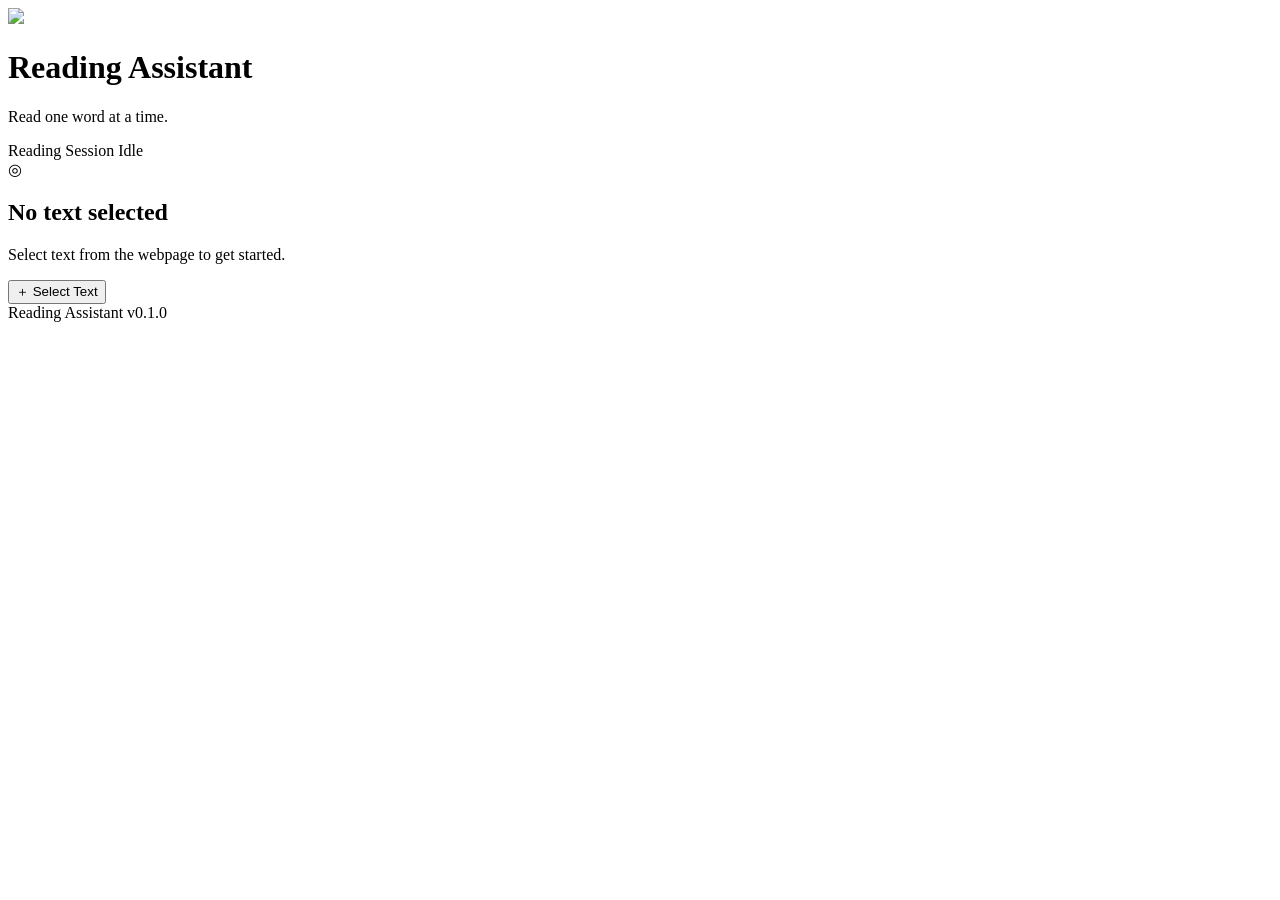
==== popup/popup.html @ c366a21b "Add initial popup HTML structure for Reading Assistant" ====
<!DOCTYPE html>
<html lang="en">

<head>
    <meta charset="UTF-8">
    <meta name="viewport" content="width=device-width, initial-scale=1.0">

    <title>Reading Assistant</title>

    <link rel="stylesheet" href="popup.css">
    <script src="popup.js" defer></script>
</head>

<body>

    <main class="popup-container">

        <!-- Header -->
        <header class="header">
            <div class="brand">
                <div class="brand-icon">
                    <img src="icons\icon128.png" />
                </div>

                <div>
                    <h1>Reading Assistant</h1>
                    <p>Read one word at a time.</p>
                </div>
            </div>
        </header>

        <!-- Selection Status -->
        <section class="selection-section">

            <div class="section-heading">
                <span>Reading Session</span>
                <span class="status-badge" id="statusBadge">
                    Idle
                </span>
            </div>

            <div class="selection-status" id="selectionStatus">
                <span class="status-icon" id="statusIcon">◎</span>

                <div class="status-content">
                    <h2 id="statusTitle">No text selected</h2>
                    <p id="statusDescription">
                        Select text from the webpage to get started.
                    </p>
                </div>
            </div>

        </section>

        <!-- Main Action -->
        <section class="action-section">

            <button id="selectBtn" class="primary-button">
                <span id="buttonIcon">＋</span>
                <span id="buttonText">Select Text</span>
            </button>

        </section>

        <!-- Footer -->
        <footer class="footer">
            <span>Reading Assistant</span>
            <span>v0.1.0</span>
        </footer>

    </main>

</body>
</html>
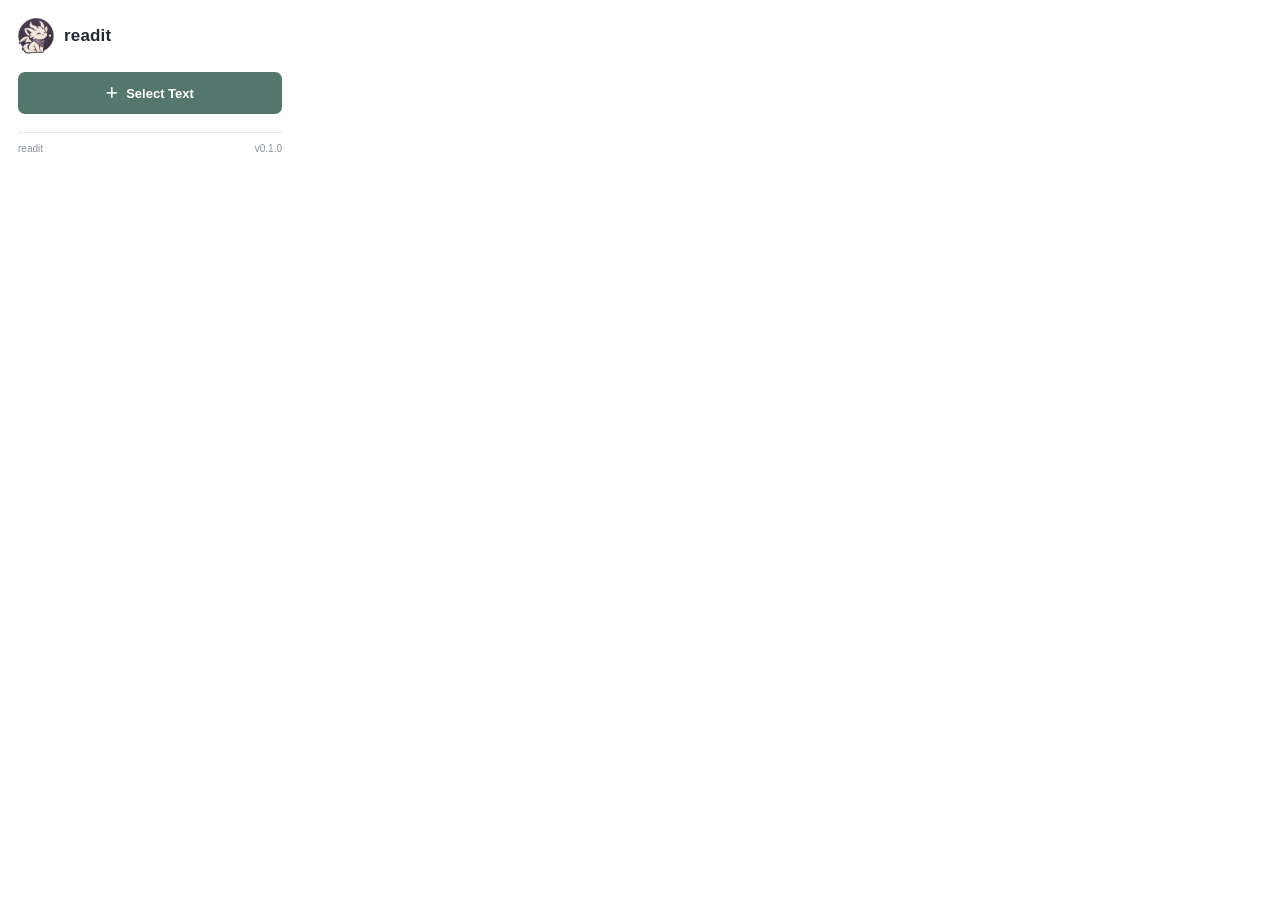
==== commit 8531c4ba: "Refactor popup styles and update HTML structure for consistency" ====
--- a/popup/popup.html
+++ b/popup/popup.html
@@ -6,70 +6,33 @@
     <meta charset="UTF-8">
     <meta name="viewport" content="width=device-width, initial-scale=1.0">
 
-    <title>Reading Assistant</title>
+    <title>readit</title>
 
     <link rel="stylesheet" href="popup.css">
+    <link rel="stylesheet" href="https://cdnjs.cloudflare.com/ajax/libs/font-awesome/6.7.2/css/all.min.css">
     <script src="popup.js" defer></script>
 </head>
 
 <body>
-
     <main class="popup-container">
-
-        <!-- Header -->
         <header class="header">
             <div class="brand">
-                <div class="brand-icon">
-                    <img src="icons\icon128.png" />
-                </div>
-
-                <div>
-                    <h1>Reading Assistant</h1>
-                    <p>Read one word at a time.</p>
-                </div>
+                <img class="brand-icon" src="../icons/icon64.png" alt="">
+                <h1>readit</h1>
             </div>
         </header>
 
-        <!-- Selection Status -->
-        <section class="selection-section">
-
-            <div class="section-heading">
-                <span>Reading Session</span>
-                <span class="status-badge" id="statusBadge">
-                    Idle
-                </span>
-            </div>
-
-            <div class="selection-status" id="selectionStatus">
-                <span class="status-icon" id="statusIcon">◎</span>
-
-                <div class="status-content">
-                    <h2 id="statusTitle">No text selected</h2>
-                    <p id="statusDescription">
-                        Select text from the webpage to get started.
-                    </p>
-                </div>
-            </div>
-
+        <section class="action-section">
+            <button id="selectBtn" class="primary-button">
+                <i class="fa-solid fa-plus" id="buttonIcon" aria-hidden="true"></i>
+                <span id="buttonText">Select Text</span>
+            </button>
         </section>
 
-        <!-- Main Action -->
-        <section class="action-section">
-
-            <button id="selectBtn" class="primary-button">
-                <span id="buttonIcon">＋</span>
-                <span id="buttonText">Select Text</span>
-            </button>
-
-        </section>
-
-        <!-- Footer -->
         <footer class="footer">
-            <span>Reading Assistant</span>
+            <span>readit</span>
             <span>v0.1.0</span>
         </footer>
-
     </main>
-
 </body>
 </html>
--- a/popup/popup.css
+++ b/popup/popup.css
@@ -0,0 +1,78 @@
+* {
+    margin: 0;
+    padding: 0;
+    box-sizing: border-box;
+}
+
+body {
+    width: 300px;
+    background: #ffffff;
+    color: #202a35;
+    font-family: Arial, sans-serif;
+}
+
+.popup-container {
+    padding: 18px;
+}
+
+.header {
+    margin-bottom: 18px;
+}
+
+.brand {
+    display: flex;
+    align-items: center;
+    gap: 10px;
+}
+
+.brand-icon {
+    width: 36px;
+    height: 36px;
+    object-fit: contain;
+}
+
+.header h1 {
+    font-size: 17px;
+    font-weight: 600;
+    letter-spacing: 0.01em;
+}
+
+.action-section {
+    margin-bottom: 18px;
+}
+
+.primary-button {
+    display: flex;
+    align-items: center;
+    justify-content: center;
+    gap: 9px;
+    width: 100%;
+    min-height: 42px;
+    padding: 10px 14px;
+    border: 0;
+    border-radius: 7px;
+    background: #55766c;
+    color: #ffffff;
+    font-size: 13px;
+    font-weight: 600;
+    cursor: pointer;
+    transition: background-color 160ms ease;
+}
+
+.primary-button:hover {
+    background: #46675d;
+}
+
+.primary-button:focus-visible {
+    outline: 2px solid #55766c;
+    outline-offset: 3px;
+}
+
+.footer {
+    display: flex;
+    justify-content: space-between;
+    padding-top: 10px;
+    border-top: 1px solid #e7e9eb;
+    color: #8a9299;
+    font-size: 10px;
+}
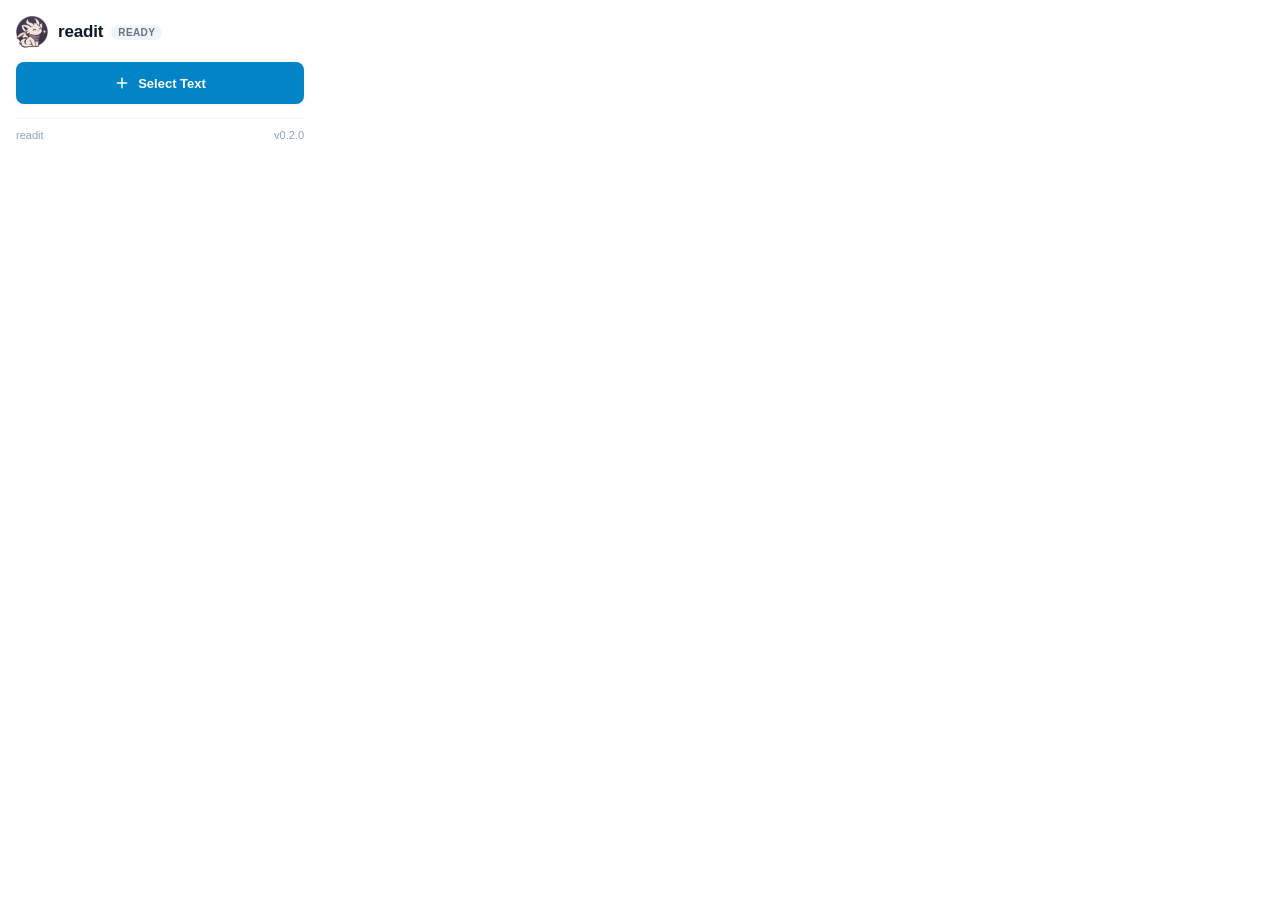
==== commit 5e8d7057: "feat(state): implement selection state synchronization and dynamic popup controls (Step 0.2.2)" ====
--- a/popup/popup.html
+++ b/popup/popup.html
@@ -1,15 +1,11 @@
-
 <!DOCTYPE html>
 <html lang="en">
 
 <head>
     <meta charset="UTF-8">
     <meta name="viewport" content="width=device-width, initial-scale=1.0">
-
     <title>readit</title>
-
     <link rel="stylesheet" href="popup.css">
-    <link rel="stylesheet" href="https://cdnjs.cloudflare.com/ajax/libs/font-awesome/6.7.2/css/all.min.css">
     <script src="popup.js" defer></script>
 </head>
 
@@ -17,22 +13,39 @@
     <main class="popup-container">
         <header class="header">
             <div class="brand">
-                <img class="brand-icon" src="../icons/icon64.png" alt="">
-                <h1>readit</h1>
+                <img class="brand-icon" src="../icons/icon64.png" alt="readit logo">
+                <div class="brand-info">
+                    <h1>readit</h1>
+                    <span class="badge" id="statusBadge">Ready</span>
+                </div>
             </div>
         </header>
 
+        <!-- Selection preview banner -->
+        <section id="selectionInfo" class="selection-info hidden">
+            <div class="info-row">
+                <span class="info-label">Selected:</span>
+                <span id="wordCountLabel" class="info-value">0 words</span>
+            </div>
+            <p id="previewSnippet" class="preview-snippet"></p>
+        </section>
+
+        <!-- Main Action Buttons -->
         <section class="action-section">
             <button id="selectBtn" class="primary-button">
-                <i class="fa-solid fa-plus" id="buttonIcon" aria-hidden="true"></i>
+                <svg class="btn-icon" viewBox="0 0 24 24" fill="none" stroke="currentColor" stroke-width="2.2" stroke-linecap="round" stroke-linejoin="round">
+                    <line x1="12" y1="5" x2="12" y2="19"></line>
+                    <line x1="5" y1="12" x2="19" y2="12"></line>
+                </svg>
                 <span id="buttonText">Select Text</span>
             </button>
         </section>
 
         <footer class="footer">
             <span>readit</span>
-            <span>v0.1.0</span>
+            <span id="versionLabel">v0.2.0</span>
         </footer>
     </main>
 </body>
+
 </html>
--- a/popup/popup.css
+++ b/popup/popup.css
@@ -5,18 +5,19 @@
 }
 
 body {
-    width: 300px;
+    width: 320px;
     background: #ffffff;
-    color: #202a35;
-    font-family: Arial, sans-serif;
+    color: #1e293b;
+    font-family: -apple-system, BlinkMacSystemFont, "Segoe UI", Roboto, Helvetica, Arial, sans-serif;
+    user-select: none;
 }
 
 .popup-container {
-    padding: 18px;
+    padding: 16px;
 }
 
 .header {
-    margin-bottom: 18px;
+    margin-bottom: 14px;
 }
 
 .brand {
@@ -26,53 +27,149 @@
 }
 
 .brand-icon {
-    width: 36px;
-    height: 36px;
+    width: 32px;
+    height: 32px;
     object-fit: contain;
+}
+
+.brand-info {
+    display: flex;
+    align-items: center;
+    gap: 8px;
 }
 
 .header h1 {
     font-size: 17px;
-    font-weight: 600;
-    letter-spacing: 0.01em;
+    font-weight: 700;
+    color: #0f172a;
+    letter-spacing: -0.01em;
 }
 
+.badge {
+    font-size: 10px;
+    font-weight: 600;
+    text-transform: uppercase;
+    padding: 2px 7px;
+    border-radius: 999px;
+    background: #f1f5f9;
+    color: #64748b;
+    letter-spacing: 0.04em;
+}
+
+.badge.badge-active {
+    background: #dbeafe;
+    color: #1d4ed8;
+}
+
+.badge.badge-reading {
+    background: #dcfce7;
+    color: #15803d;
+}
+
+/* Selection Info Card */
+.selection-info {
+    background: #f8fafc;
+    border: 1px solid #e2e8f0;
+    border-radius: 8px;
+    padding: 10px 12px;
+    margin-bottom: 14px;
+}
+
+.selection-info.hidden {
+    display: none;
+}
+
+.info-row {
+    display: flex;
+    justify-content: space-between;
+    align-items: center;
+    margin-bottom: 6px;
+}
+
+.info-label {
+    font-size: 11px;
+    color: #64748b;
+    font-weight: 600;
+    text-transform: uppercase;
+    letter-spacing: 0.03em;
+}
+
+.info-value {
+    font-size: 12px;
+    font-weight: 700;
+    color: #0284c7;
+}
+
+.preview-snippet {
+    font-size: 12px;
+    line-height: 1.4;
+    color: #475569;
+    font-style: italic;
+    max-height: 48px;
+    overflow: hidden;
+    text-overflow: ellipsis;
+    display: -webkit-box;
+    -webkit-line-clamp: 2;
+    -webkit-box-orient: vertical;
+}
+
+/* Actions */
 .action-section {
-    margin-bottom: 18px;
+    margin-bottom: 14px;
 }
 
 .primary-button {
     display: flex;
     align-items: center;
     justify-content: center;
-    gap: 9px;
+    gap: 8px;
     width: 100%;
     min-height: 42px;
-    padding: 10px 14px;
+    padding: 10px 16px;
     border: 0;
-    border-radius: 7px;
-    background: #55766c;
+    border-radius: 8px;
+    background: #0284c7;
     color: #ffffff;
     font-size: 13px;
     font-weight: 600;
     cursor: pointer;
-    transition: background-color 160ms ease;
+    transition: all 150ms ease;
+    box-shadow: 0 1px 2px rgba(0, 0, 0, 0.05);
 }
 
 .primary-button:hover {
-    background: #46675d;
+    background: #0369a1;
 }
 
-.primary-button:focus-visible {
-    outline: 2px solid #55766c;
-    outline-offset: 3px;
+.primary-button:active {
+    transform: scale(0.99);
 }
 
+.primary-button.btn-read {
+    background: #16a34a;
+}
+
+.primary-button.btn-read:hover {
+    background: #15803d;
+}
+
+.primary-button.btn-reading {
+    background: #d97706;
+}
+
+.btn-icon {
+    width: 16px;
+    height: 16px;
+    stroke: currentColor;
+}
+
+/* Footer */
 .footer {
     display: flex;
     justify-content: space-between;
+    align-items: center;
     padding-top: 10px;
-    border-top: 1px solid #e7e9eb;
-    color: #8a9299;
-    font-size: 10px;
+    border-top: 1px solid #f1f5f9;
+    color: #94a3b8;
+    font-size: 11px;
 }
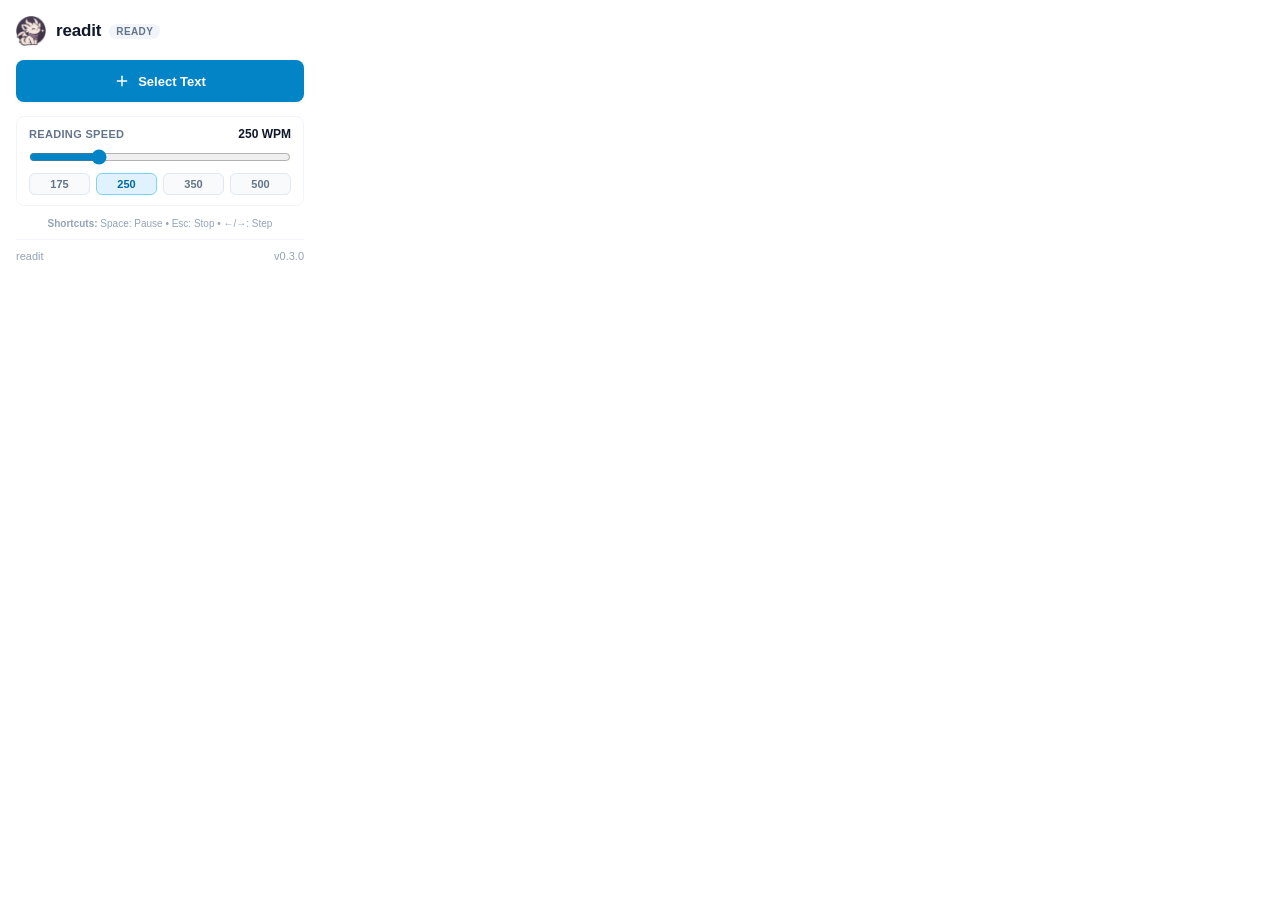
==== commit cefaed65: "feat(controls): implement reading controls, pause, resume, speed slider and live progress (Step 0.3." ====
--- a/popup/popup.html
+++ b/popup/popup.html
@@ -11,6 +11,7 @@
 
 <body>
     <main class="popup-container">
+        <!-- Header -->
         <header class="header">
             <div class="brand">
                 <img class="brand-icon" src="../icons/icon64.png" alt="readit logo">
@@ -21,29 +22,83 @@
             </div>
         </header>
 
-        <!-- Selection preview banner -->
+        <!-- Progress and Selection Info -->
         <section id="selectionInfo" class="selection-info hidden">
             <div class="info-row">
-                <span class="info-label">Selected:</span>
-                <span id="wordCountLabel" class="info-value">0 words</span>
+                <span class="info-label" id="progressStatusLabel">Progress</span>
+                <span id="wordProgressLabel" class="info-value">0 / 0 words</span>
+            </div>
+            <div class="progress-bar-container">
+                <div id="progressBar" class="progress-bar-fill" style="width: 0%;"></div>
             </div>
             <p id="previewSnippet" class="preview-snippet"></p>
         </section>
 
-        <!-- Main Action Buttons -->
-        <section class="action-section">
-            <button id="selectBtn" class="primary-button">
-                <svg class="btn-icon" viewBox="0 0 24 24" fill="none" stroke="currentColor" stroke-width="2.2" stroke-linecap="round" stroke-linejoin="round">
+        <!-- Primary Action Section (Idle / Selected) -->
+        <section id="initialActions" class="action-section">
+            <button id="mainActionBtn" class="primary-button">
+                <svg id="mainActionIcon" class="btn-icon" viewBox="0 0 24 24" fill="none" stroke="currentColor" stroke-width="2.2" stroke-linecap="round" stroke-linejoin="round">
                     <line x1="12" y1="5" x2="12" y2="19"></line>
                     <line x1="5" y1="12" x2="19" y2="12"></line>
                 </svg>
-                <span id="buttonText">Select Text</span>
+                <span id="mainActionText">Select Text</span>
             </button>
         </section>
 
+        <!-- Active Reading Controls (Reading / Paused) -->
+        <section id="readingControls" class="reading-controls-section hidden">
+            <div class="controls-row">
+                <button id="prevBtn" class="control-btn" title="Previous Word (←)">
+                    <svg class="btn-icon" viewBox="0 0 24 24" fill="none" stroke="currentColor" stroke-width="2.2">
+                        <polygon points="19 20 9 12 19 4 19 20"></polygon>
+                        <line x1="5" y1="19" x2="5" y2="5"></line>
+                    </svg>
+                </button>
+                <button id="pauseResumeBtn" class="control-btn primary-control-btn" title="Pause / Resume (Space)">
+                    <svg id="pauseResumeIcon" class="btn-icon" viewBox="0 0 24 24" fill="none" stroke="currentColor" stroke-width="2.2">
+                        <rect x="6" y="4" width="4" height="16"></rect>
+                        <rect x="14" y="4" width="4" height="16"></rect>
+                    </svg>
+                    <span id="pauseResumeText">Pause</span>
+                </button>
+                <button id="nextBtn" class="control-btn" title="Next Word (→)">
+                    <svg class="btn-icon" viewBox="0 0 24 24" fill="none" stroke="currentColor" stroke-width="2.2">
+                        <polygon points="5 4 15 12 5 20 5 4"></polygon>
+                        <line x1="19" y1="5" x2="19" y2="19"></line>
+                    </svg>
+                </button>
+                <button id="stopBtn" class="control-btn stop-control-btn" title="Stop Reading (Esc)">
+                    <svg class="btn-icon" viewBox="0 0 24 24" fill="none" stroke="currentColor" stroke-width="2.2">
+                        <rect x="5" y="5" width="14" height="14" rx="2" ry="2"></rect>
+                    </svg>
+                </button>
+            </div>
+        </section>
+
+        <!-- Speed Settings -->
+        <section class="settings-section">
+            <div class="settings-header">
+                <label for="speedRange" class="settings-label">Reading Speed</label>
+                <span id="speedDisplay" class="settings-value">250 WPM</span>
+            </div>
+            <input type="range" id="speedRange" min="100" max="700" step="25" value="250" class="speed-slider">
+            <div class="speed-presets">
+                <button class="preset-pill" data-speed="175">175</button>
+                <button class="preset-pill active" data-speed="250">250</button>
+                <button class="preset-pill" data-speed="350">350</button>
+                <button class="preset-pill" data-speed="500">500</button>
+            </div>
+        </section>
+
+        <!-- Shortcuts Tip -->
+        <div class="shortcuts-tip">
+            <span><strong>Shortcuts:</strong> Space: Pause • Esc: Stop • ←/→: Step</span>
+        </div>
+
+        <!-- Footer -->
         <footer class="footer">
             <span>readit</span>
-            <span id="versionLabel">v0.2.0</span>
+            <span id="versionLabel">v0.3.0</span>
         </footer>
     </main>
 </body>
--- a/popup/popup.css
+++ b/popup/popup.css
@@ -27,8 +27,8 @@
 }
 
 .brand-icon {
-    width: 32px;
-    height: 32px;
+    width: 30px;
+    height: 30px;
     object-fit: contain;
 }
 
@@ -66,7 +66,12 @@
     color: #15803d;
 }
 
-/* Selection Info Card */
+.badge.badge-paused {
+    background: #fef3c7;
+    color: #b45309;
+}
+
+/* Selection and Progress Card */
 .selection-info {
     background: #f8fafc;
     border: 1px solid #e2e8f0;
@@ -100,12 +105,28 @@
     color: #0284c7;
 }
 
+.progress-bar-container {
+    width: 100%;
+    height: 6px;
+    background: #e2e8f0;
+    border-radius: 999px;
+    overflow: hidden;
+    margin-bottom: 8px;
+}
+
+.progress-bar-fill {
+    height: 100%;
+    background: linear-gradient(90deg, #0284c7, #10b981);
+    border-radius: 999px;
+    transition: width 0.15s ease-out;
+}
+
 .preview-snippet {
-    font-size: 12px;
+    font-size: 11.5px;
     line-height: 1.4;
     color: #475569;
     font-style: italic;
-    max-height: 48px;
+    max-height: 44px;
     overflow: hidden;
     text-overflow: ellipsis;
     display: -webkit-box;
@@ -113,9 +134,13 @@
     -webkit-box-orient: vertical;
 }
 
-/* Actions */
+/* Initial Actions */
 .action-section {
     margin-bottom: 14px;
+}
+
+.action-section.hidden {
+    display: none;
 }
 
 .primary-button {
@@ -153,14 +178,161 @@
     background: #15803d;
 }
 
-.primary-button.btn-reading {
-    background: #d97706;
-}
-
+/* Active Reading Controls */
+.reading-controls-section {
+    margin-bottom: 14px;
+}
+
+.reading-controls-section.hidden {
+    display: none;
+}
+
+.controls-row {
+    display: grid;
+    grid-template-columns: 40px 1fr 40px 40px;
+    gap: 8px;
+    align-items: center;
+}
+
+.control-btn {
+    display: flex;
+    align-items: center;
+    justify-content: center;
+    height: 40px;
+    border-radius: 8px;
+    border: 1px solid #e2e8f0;
+    background: #f8fafc;
+    color: #334155;
+    cursor: pointer;
+    transition: all 150ms ease;
+}
+
+.control-btn:hover {
+    background: #f1f5f9;
+    color: #0f172a;
+    border-color: #cbd5e1;
+}
+
+.control-btn:active {
+    transform: scale(0.97);
+}
+
+.primary-control-btn {
+    background: #16a34a;
+    color: #ffffff;
+    border-color: #16a34a;
+    font-weight: 600;
+    font-size: 13px;
+    gap: 6px;
+}
+
+.primary-control-btn:hover {
+    background: #15803d;
+    border-color: #15803d;
+    color: #ffffff;
+}
+
+.primary-control-btn.is-paused {
+    background: #0284c7;
+    border-color: #0284c7;
+}
+
+.primary-control-btn.is-paused:hover {
+    background: #0369a1;
+}
+
+.stop-control-btn {
+    background: #fee2e2;
+    color: #dc2626;
+    border-color: #fecaca;
+}
+
+.stop-control-btn:hover {
+    background: #fecaca;
+    color: #b91c1c;
+}
+
+/* Speed Settings */
+.settings-section {
+    background: #ffffff;
+    border: 1px solid #f1f5f9;
+    border-radius: 8px;
+    padding: 10px 12px;
+    margin-bottom: 12px;
+}
+
+.settings-header {
+    display: flex;
+    justify-content: space-between;
+    align-items: center;
+    margin-bottom: 8px;
+}
+
+.settings-label {
+    font-size: 11px;
+    font-weight: 600;
+    text-transform: uppercase;
+    color: #64748b;
+    letter-spacing: 0.03em;
+}
+
+.settings-value {
+    font-size: 12px;
+    font-weight: 700;
+    color: #0f172a;
+}
+
+.speed-slider {
+    width: 100%;
+    accent-color: #0284c7;
+    cursor: pointer;
+    margin-bottom: 8px;
+}
+
+.speed-presets {
+    display: flex;
+    gap: 6px;
+    justify-content: space-between;
+}
+
+.preset-pill {
+    flex: 1;
+    padding: 4px 0;
+    background: #f8fafc;
+    border: 1px solid #e2e8f0;
+    border-radius: 6px;
+    font-size: 11px;
+    font-weight: 600;
+    color: #64748b;
+    cursor: pointer;
+    transition: all 120ms ease;
+}
+
+.preset-pill:hover {
+    background: #f1f5f9;
+    color: #0f172a;
+}
+
+.preset-pill.active {
+    background: #e0f2fe;
+    color: #0369a1;
+    border-color: #7dd3fc;
+}
+
+/* Shortcuts tip */
+.shortcuts-tip {
+    font-size: 10px;
+    color: #94a3b8;
+    text-align: center;
+    margin-bottom: 10px;
+}
+
+/* Button & Icon helpers */
 .btn-icon {
     width: 16px;
     height: 16px;
     stroke: currentColor;
+    flex-shrink: 0;
 }
 
 /* Footer */
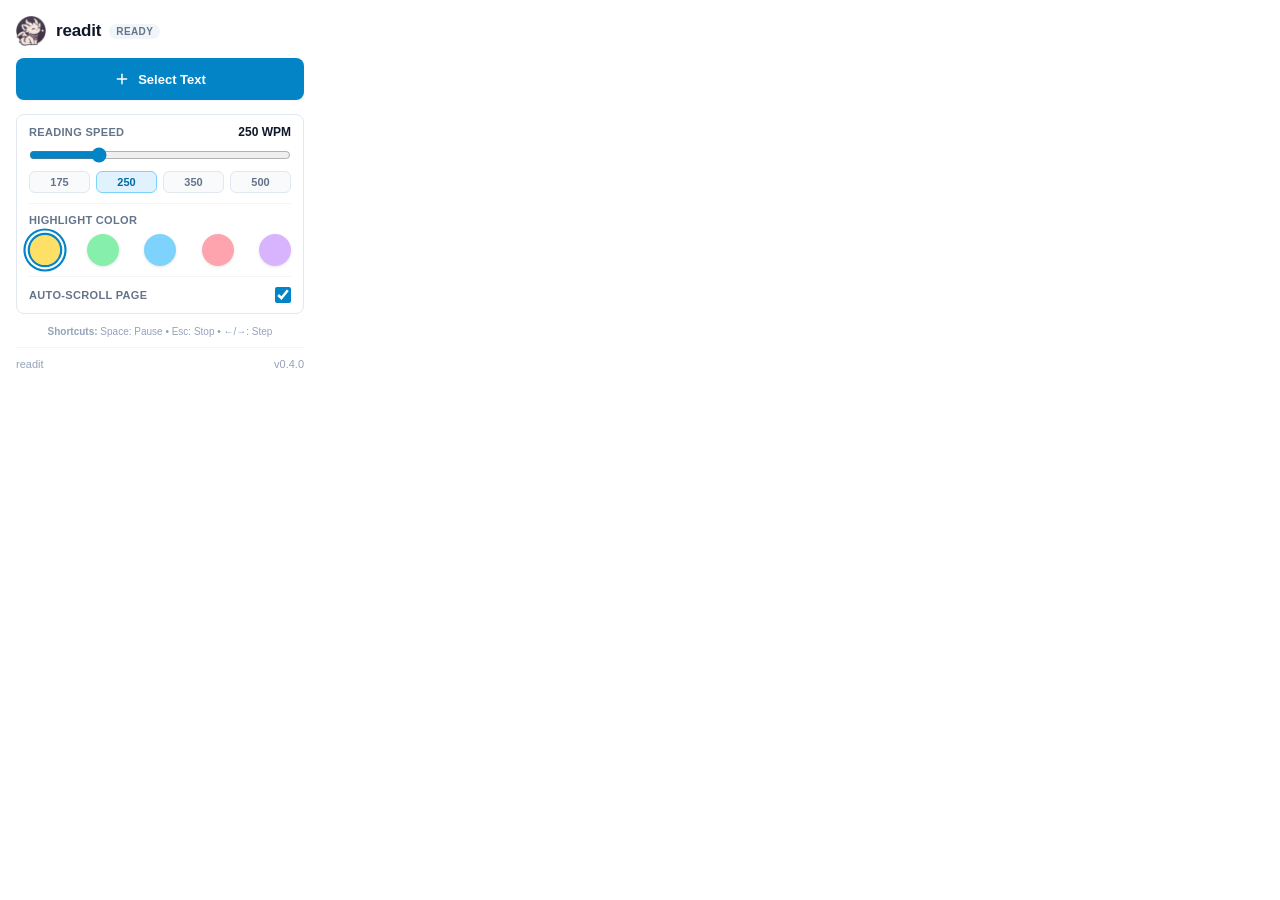
==== commit 2d2a6be5: "feat(customization): add multi-theme palette, auto-scroll and UI customization (Step 0.4.1 & 0.4.3)" ====
--- a/popup/popup.html
+++ b/popup/popup.html
@@ -21,6 +21,16 @@
                 </div>
             </div>
         </header>
+
+        <!-- Error / Warning Banner -->
+        <div id="errorAlert" class="error-alert hidden">
+            <svg class="alert-icon" viewBox="0 0 24 24" fill="none" stroke="currentColor" stroke-width="2">
+                <circle cx="12" cy="12" r="10"></circle>
+                <line x1="12" y1="8" x2="12" y2="12"></line>
+                <line x1="12" y1="16" x2="12.01" y2="16"></line>
+            </svg>
+            <span id="errorMessage" class="error-text">Notice</span>
+        </div>
 
         <!-- Progress and Selection Info -->
         <section id="selectionInfo" class="selection-info hidden">
@@ -75,8 +85,9 @@
             </div>
         </section>
 
-        <!-- Speed Settings -->
+        <!-- Preferences & Customization -->
         <section class="settings-section">
+            <!-- Speed Control -->
             <div class="settings-header">
                 <label for="speedRange" class="settings-label">Reading Speed</label>
                 <span id="speedDisplay" class="settings-value">250 WPM</span>
@@ -88,6 +99,26 @@
                 <button class="preset-pill" data-speed="350">350</button>
                 <button class="preset-pill" data-speed="500">500</button>
             </div>
+
+            <!-- Highlight Theme Selection -->
+            <div class="settings-divider"></div>
+            <div class="settings-header">
+                <span class="settings-label">Highlight Color</span>
+            </div>
+            <div class="theme-selector" id="themeSelector">
+                <button class="theme-swatch swatch-yellow active" data-theme="yellow" title="Sun Yellow"></button>
+                <button class="theme-swatch swatch-green" data-theme="green" title="Emerald Green"></button>
+                <button class="theme-swatch swatch-cyan" data-theme="cyan" title="Electric Cyan"></button>
+                <button class="theme-swatch swatch-coral" data-theme="coral" title="Sunset Coral"></button>
+                <button class="theme-swatch swatch-purple" data-theme="purple" title="Lavender Calm"></button>
+            </div>
+
+            <!-- Auto-Scroll Toggle -->
+            <div class="settings-divider"></div>
+            <label class="toggle-row">
+                <span class="settings-label">Auto-scroll page</span>
+                <input type="checkbox" id="autoScrollToggle" checked class="switch-checkbox">
+            </label>
         </section>
 
         <!-- Shortcuts Tip -->
@@ -98,7 +129,7 @@
         <!-- Footer -->
         <footer class="footer">
             <span>readit</span>
-            <span id="versionLabel">v0.3.0</span>
+            <span id="versionLabel">v0.4.0</span>
         </footer>
     </main>
 </body>
--- a/popup/popup.css
+++ b/popup/popup.css
@@ -17,7 +17,7 @@
 }
 
 .header {
-    margin-bottom: 14px;
+    margin-bottom: 12px;
 }
 
 .brand {
@@ -69,6 +69,32 @@
 .badge.badge-paused {
     background: #fef3c7;
     color: #b45309;
+}
+
+/* Error Alert */
+.error-alert {
+    display: flex;
+    align-items: flex-start;
+    gap: 8px;
+    background: #fef2f2;
+    border: 1px solid #fee2e2;
+    border-radius: 6px;
+    padding: 8px 10px;
+    margin-bottom: 12px;
+    color: #b91c1c;
+    font-size: 11.5px;
+    line-height: 1.35;
+}
+
+.error-alert.hidden {
+    display: none;
+}
+
+.alert-icon {
+    width: 15px;
+    height: 15px;
+    flex-shrink: 0;
+    margin-top: 1px;
 }
 
 /* Selection and Progress Card */
@@ -252,10 +278,10 @@
     color: #b91c1c;
 }
 
-/* Speed Settings */
+/* Settings and Preferences */
 .settings-section {
     background: #ffffff;
-    border: 1px solid #f1f5f9;
+    border: 1px solid #e2e8f0;
     border-radius: 8px;
     padding: 10px 12px;
     margin-bottom: 12px;
@@ -280,6 +306,12 @@
     font-size: 12px;
     font-weight: 700;
     color: #0f172a;
+}
+
+.settings-divider {
+    height: 1px;
+    background: #f1f5f9;
+    margin: 10px 0;
 }
 
 .speed-slider {
@@ -319,6 +351,55 @@
     border-color: #7dd3fc;
 }
 
+/* Theme Swatches */
+.theme-selector {
+    display: flex;
+    gap: 8px;
+    justify-content: space-between;
+    margin-top: 4px;
+}
+
+.theme-swatch {
+    width: 32px;
+    height: 32px;
+    border-radius: 50%;
+    border: 2px solid transparent;
+    cursor: pointer;
+    transition: transform 120ms ease, box-shadow 120ms ease;
+    box-shadow: 0 1px 3px rgba(0, 0, 0, 0.1);
+}
+
+.theme-swatch:hover {
+    transform: scale(1.1);
+}
+
+.theme-swatch.active {
+    border-color: #0284c7;
+    box-shadow: 0 0 0 2px #ffffff, 0 0 0 4px #0284c7;
+    transform: scale(1.08);
+}
+
+.swatch-yellow { background: #ffe066; }
+.swatch-green  { background: #86efac; }
+.swatch-cyan   { background: #7dd3fc; }
+.swatch-coral  { background: #fda4af; }
+.swatch-purple { background: #d8b4fe; }
+
+/* Toggle Row */
+.toggle-row {
+    display: flex;
+    justify-content: space-between;
+    align-items: center;
+    cursor: pointer;
+}
+
+.switch-checkbox {
+    width: 16px;
+    height: 16px;
+    accent-color: #0284c7;
+    cursor: pointer;
+}
+
 /* Shortcuts tip */
 .shortcuts-tip {
     font-size: 10px;
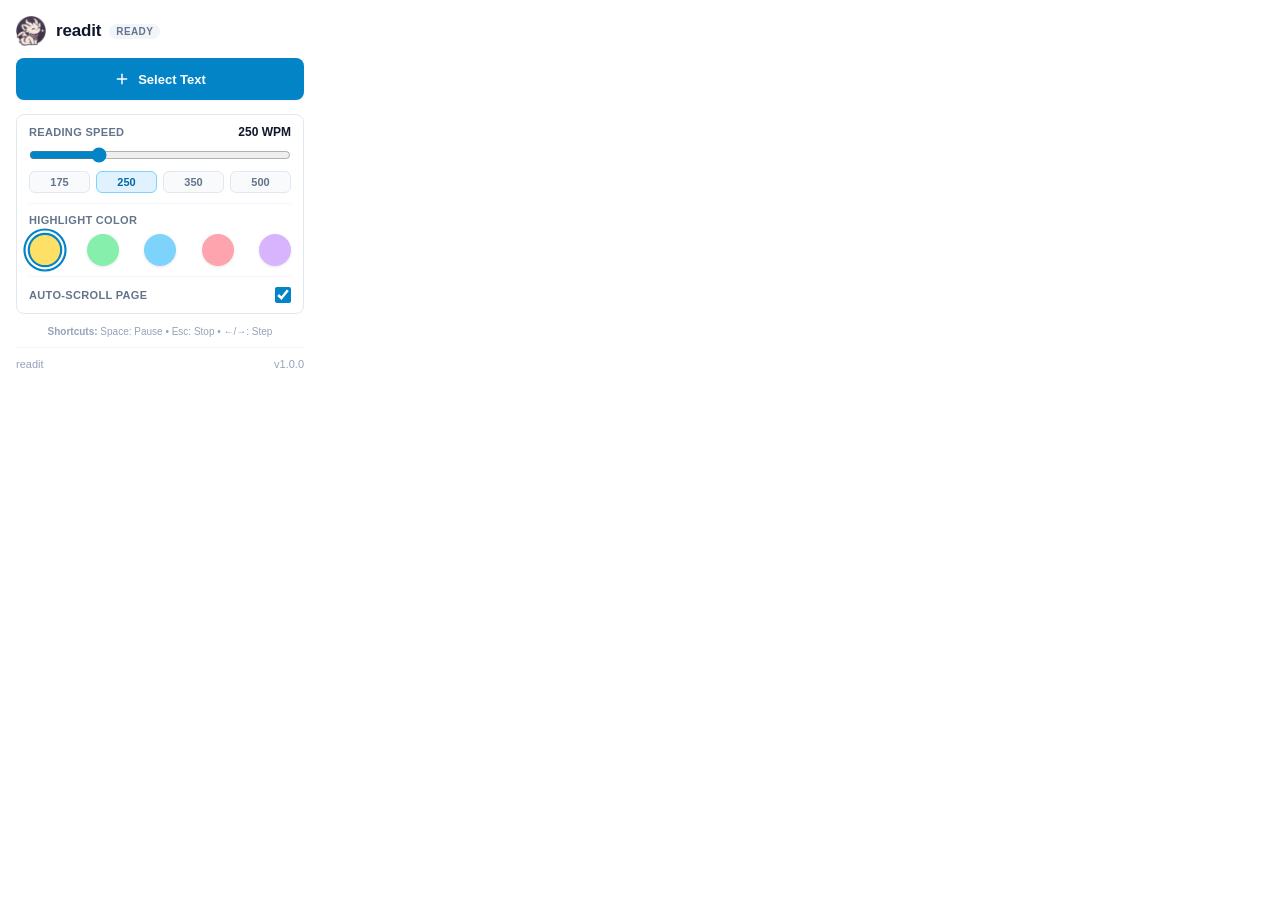
==== commit a5d6b1da: "feat(ui): finalize UI/UX polish, accessibility labels, and selection clearance (Step 1.0.2)" ====
--- a/popup/popup.html
+++ b/popup/popup.html
@@ -22,8 +22,8 @@
             </div>
         </header>
 
-        <!-- Error / Warning Banner -->
-        <div id="errorAlert" class="error-alert hidden">
+        <!-- Error / Notification Banner -->
+        <div id="errorAlert" class="error-alert hidden" role="alert">
             <svg class="alert-icon" viewBox="0 0 24 24" fill="none" stroke="currentColor" stroke-width="2">
                 <circle cx="12" cy="12" r="10"></circle>
                 <line x1="12" y1="8" x2="12" y2="12"></line>
@@ -33,51 +33,59 @@
         </div>
 
         <!-- Progress and Selection Info -->
-        <section id="selectionInfo" class="selection-info hidden">
+        <section id="selectionInfo" class="selection-info hidden" aria-live="polite">
             <div class="info-row">
                 <span class="info-label" id="progressStatusLabel">Progress</span>
                 <span id="wordProgressLabel" class="info-value">0 / 0 words</span>
             </div>
-            <div class="progress-bar-container">
+            <div class="progress-bar-container" role="progressbar" aria-valuenow="0" aria-valuemin="0" aria-valuemax="100">
                 <div id="progressBar" class="progress-bar-fill" style="width: 0%;"></div>
             </div>
             <p id="previewSnippet" class="preview-snippet"></p>
         </section>
 
-        <!-- Primary Action Section (Idle / Selected) -->
+        <!-- Primary Actions (Idle / Selected) -->
         <section id="initialActions" class="action-section">
-            <button id="mainActionBtn" class="primary-button">
-                <svg id="mainActionIcon" class="btn-icon" viewBox="0 0 24 24" fill="none" stroke="currentColor" stroke-width="2.2" stroke-linecap="round" stroke-linejoin="round">
-                    <line x1="12" y1="5" x2="12" y2="19"></line>
-                    <line x1="5" y1="12" x2="19" y2="12"></line>
-                </svg>
-                <span id="mainActionText">Select Text</span>
-            </button>
+            <div class="action-buttons-group">
+                <button id="mainActionBtn" class="primary-button" aria-label="Select Text or Start Reading">
+                    <svg id="mainActionIcon" class="btn-icon" viewBox="0 0 24 24" fill="none" stroke="currentColor" stroke-width="2.2" stroke-linecap="round" stroke-linejoin="round">
+                        <line x1="12" y1="5" x2="12" y2="19"></line>
+                        <line x1="5" y1="12" x2="19" y2="12"></line>
+                    </svg>
+                    <span id="mainActionText">Select Text</span>
+                </button>
+                <button id="clearSelectionBtn" class="icon-secondary-button hidden" title="Clear selection">
+                    <svg class="btn-icon" viewBox="0 0 24 24" fill="none" stroke="currentColor" stroke-width="2.2">
+                        <line x1="18" y1="6" x2="6" y2="18"></line>
+                        <line x1="6" y1="6" x2="18" y2="18"></line>
+                    </svg>
+                </button>
+            </div>
         </section>
 
         <!-- Active Reading Controls (Reading / Paused) -->
         <section id="readingControls" class="reading-controls-section hidden">
             <div class="controls-row">
-                <button id="prevBtn" class="control-btn" title="Previous Word (←)">
+                <button id="prevBtn" class="control-btn" title="Previous Word (←)" aria-label="Previous Word">
                     <svg class="btn-icon" viewBox="0 0 24 24" fill="none" stroke="currentColor" stroke-width="2.2">
                         <polygon points="19 20 9 12 19 4 19 20"></polygon>
                         <line x1="5" y1="19" x2="5" y2="5"></line>
                     </svg>
                 </button>
-                <button id="pauseResumeBtn" class="control-btn primary-control-btn" title="Pause / Resume (Space)">
+                <button id="pauseResumeBtn" class="control-btn primary-control-btn" title="Pause / Resume (Space)" aria-label="Pause or Resume">
                     <svg id="pauseResumeIcon" class="btn-icon" viewBox="0 0 24 24" fill="none" stroke="currentColor" stroke-width="2.2">
                         <rect x="6" y="4" width="4" height="16"></rect>
                         <rect x="14" y="4" width="4" height="16"></rect>
                     </svg>
                     <span id="pauseResumeText">Pause</span>
                 </button>
-                <button id="nextBtn" class="control-btn" title="Next Word (→)">
+                <button id="nextBtn" class="control-btn" title="Next Word (→)" aria-label="Next Word">
                     <svg class="btn-icon" viewBox="0 0 24 24" fill="none" stroke="currentColor" stroke-width="2.2">
                         <polygon points="5 4 15 12 5 20 5 4"></polygon>
                         <line x1="19" y1="5" x2="19" y2="19"></line>
                     </svg>
                 </button>
-                <button id="stopBtn" class="control-btn stop-control-btn" title="Stop Reading (Esc)">
+                <button id="stopBtn" class="control-btn stop-control-btn" title="Stop Reading (Esc)" aria-label="Stop Reading">
                     <svg class="btn-icon" viewBox="0 0 24 24" fill="none" stroke="currentColor" stroke-width="2.2">
                         <rect x="5" y="5" width="14" height="14" rx="2" ry="2"></rect>
                     </svg>
@@ -92,7 +100,7 @@
                 <label for="speedRange" class="settings-label">Reading Speed</label>
                 <span id="speedDisplay" class="settings-value">250 WPM</span>
             </div>
-            <input type="range" id="speedRange" min="100" max="700" step="25" value="250" class="speed-slider">
+            <input type="range" id="speedRange" min="100" max="700" step="25" value="250" class="speed-slider" aria-label="Reading Speed">
             <div class="speed-presets">
                 <button class="preset-pill" data-speed="175">175</button>
                 <button class="preset-pill active" data-speed="250">250</button>
@@ -106,18 +114,18 @@
                 <span class="settings-label">Highlight Color</span>
             </div>
             <div class="theme-selector" id="themeSelector">
-                <button class="theme-swatch swatch-yellow active" data-theme="yellow" title="Sun Yellow"></button>
-                <button class="theme-swatch swatch-green" data-theme="green" title="Emerald Green"></button>
-                <button class="theme-swatch swatch-cyan" data-theme="cyan" title="Electric Cyan"></button>
-                <button class="theme-swatch swatch-coral" data-theme="coral" title="Sunset Coral"></button>
-                <button class="theme-swatch swatch-purple" data-theme="purple" title="Lavender Calm"></button>
+                <button class="theme-swatch swatch-yellow active" data-theme="yellow" title="Sun Yellow" aria-label="Yellow Theme"></button>
+                <button class="theme-swatch swatch-green" data-theme="green" title="Emerald Green" aria-label="Green Theme"></button>
+                <button class="theme-swatch swatch-cyan" data-theme="cyan" title="Electric Cyan" aria-label="Cyan Theme"></button>
+                <button class="theme-swatch swatch-coral" data-theme="coral" title="Sunset Coral" aria-label="Coral Theme"></button>
+                <button class="theme-swatch swatch-purple" data-theme="purple" title="Lavender Calm" aria-label="Purple Theme"></button>
             </div>
 
             <!-- Auto-Scroll Toggle -->
             <div class="settings-divider"></div>
             <label class="toggle-row">
                 <span class="settings-label">Auto-scroll page</span>
-                <input type="checkbox" id="autoScrollToggle" checked class="switch-checkbox">
+                <input type="checkbox" id="autoScrollToggle" checked class="switch-checkbox" aria-label="Toggle Auto-Scroll">
             </label>
         </section>
 
@@ -129,7 +137,7 @@
         <!-- Footer -->
         <footer class="footer">
             <span>readit</span>
-            <span id="versionLabel">v0.4.0</span>
+            <span id="versionLabel">v1.0.0</span>
         </footer>
     </main>
 </body>
--- a/popup/popup.css
+++ b/popup/popup.css
@@ -169,12 +169,18 @@
     display: none;
 }
 
+.action-buttons-group {
+    display: flex;
+    gap: 8px;
+    align-items: center;
+}
+
 .primary-button {
     display: flex;
     align-items: center;
     justify-content: center;
     gap: 8px;
-    width: 100%;
+    flex: 1;
     min-height: 42px;
     padding: 10px 16px;
     border: 0;
@@ -204,6 +210,30 @@
     background: #15803d;
 }
 
+.icon-secondary-button {
+    display: flex;
+    align-items: center;
+    justify-content: center;
+    width: 42px;
+    height: 42px;
+    border-radius: 8px;
+    border: 1px solid #e2e8f0;
+    background: #f8fafc;
+    color: #64748b;
+    cursor: pointer;
+    transition: all 150ms ease;
+}
+
+.icon-secondary-button:hover {
+    background: #fee2e2;
+    color: #dc2626;
+    border-color: #fecaca;
+}
+
+.icon-secondary-button.hidden {
+    display: none;
+}
+
 /* Active Reading Controls */
 .reading-controls-section {
     margin-bottom: 14px;
